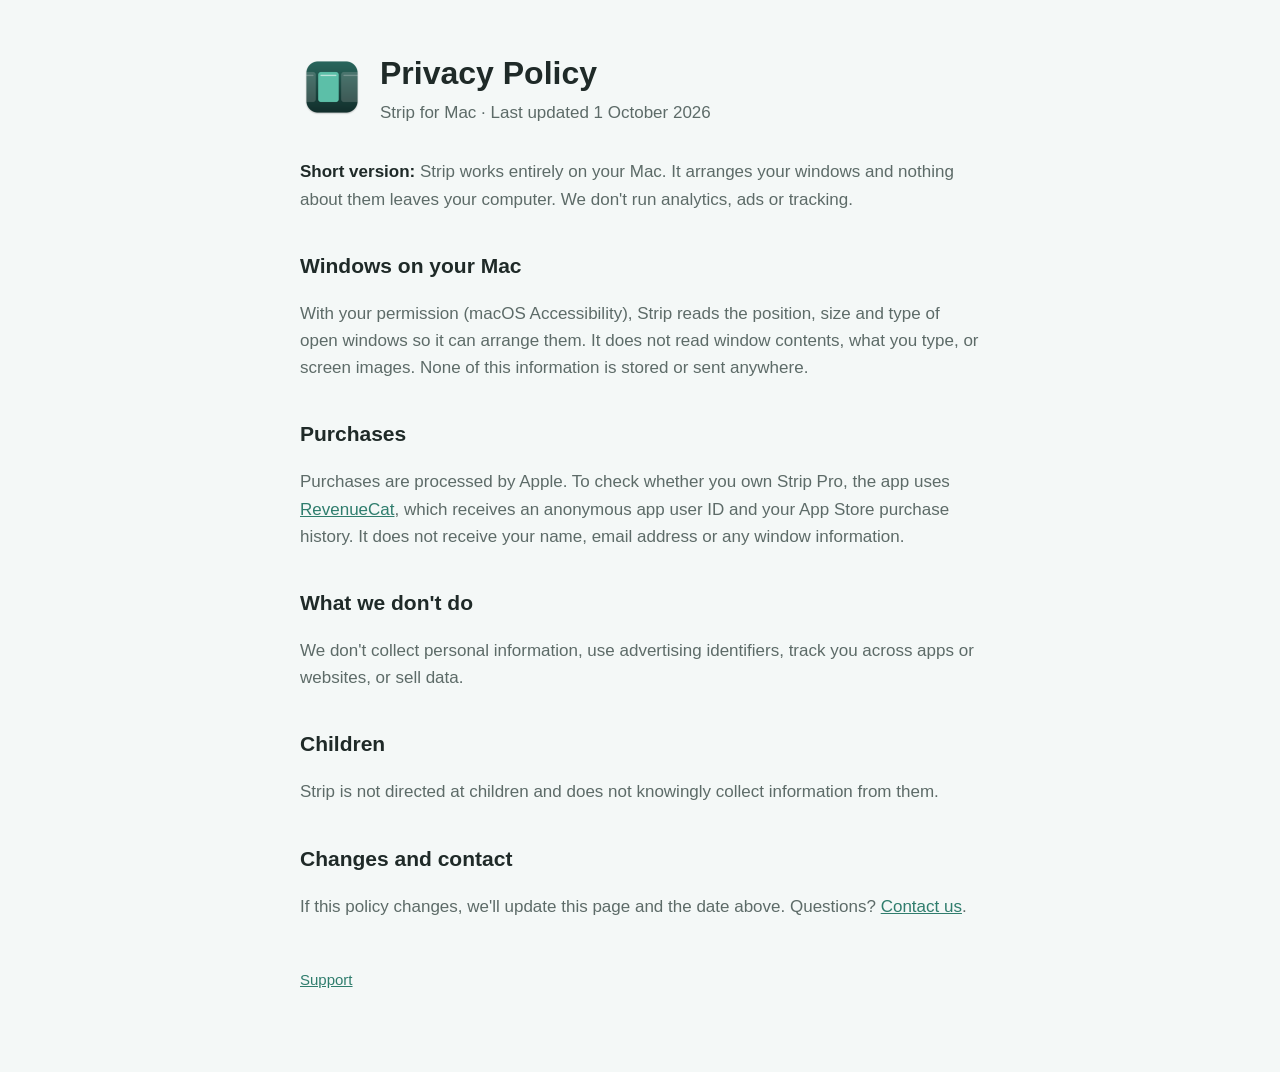
==== privacy.html @ 7bb4cdee "Strip support and privacy pages" ====
<!doctype html><html lang="en"><head><meta charset="utf-8"><meta name="viewport" content="width=device-width,initial-scale=1">
<title>Strip Privacy Policy</title><link rel="stylesheet" href="style.css"></head><body><main>
<header><img src="icon.png" alt=""><div><h1>Privacy Policy</h1><p style="margin:0">Strip for Mac · Last updated 1 October 2026</p></div></header>
<p><strong>Short version:</strong> Strip works entirely on your Mac. It arranges your windows and nothing about them leaves your computer. We don't run analytics, ads or tracking.</p>
<h2>Windows on your Mac</h2>
<p>With your permission (macOS Accessibility), Strip reads the position, size and type of open windows so it can arrange them. It does not read window contents, what you type, or screen images. None of this information is stored or sent anywhere.</p>
<h2>Purchases</h2>
<p>Purchases are processed by Apple. To check whether you own Strip Pro, the app uses <a href="https://www.revenuecat.com/privacy">RevenueCat</a>, which receives an anonymous app user ID and your App Store purchase history. It does not receive your name, email address or any window information.</p>
<h2>What we don't do</h2>
<p>We don't collect personal information, use advertising identifiers, track you across apps or websites, or sell data.</p>
<h2>Children</h2>
<p>Strip is not directed at children and does not knowingly collect information from them.</p>
<h2>Changes and contact</h2>
<p>If this policy changes, we'll update this page and the date above. Questions? <a href="https://github.com/mdalishanali/strip-app/issues/new">Contact us</a>.</p>
<nav><a href="index.html">Support</a></nav>
</main></body></html>
---- style.css ----
:root{--bg:#f4f8f7;--ink:#1f2a28;--muted:#5d6b68;--accent:#2f7d6d;--card:#fff}
@media (prefers-color-scheme:dark){:root{--bg:#141a19;--ink:#e8f0ee;--muted:#9fb0ac;--accent:#5bc0a8;--card:#1d2523}}
*{box-sizing:border-box}body{margin:0;background:var(--bg);color:var(--ink);font:17px/1.6 -apple-system,BlinkMacSystemFont,"Helvetica Neue",sans-serif}
main{max-width:720px;margin:0 auto;padding:48px 20px 80px}header{display:flex;align-items:center;gap:16px;margin-bottom:32px}
header img{width:64px;height:64px}h1{margin:0;font-size:32px}h2{margin-top:36px;font-size:21px}p,li{color:var(--muted)}strong{color:var(--ink)}
a{color:var(--accent)}.card{background:var(--card);border-radius:14px;padding:20px 24px;margin:20px 0}nav{margin-top:48px;font-size:15px}
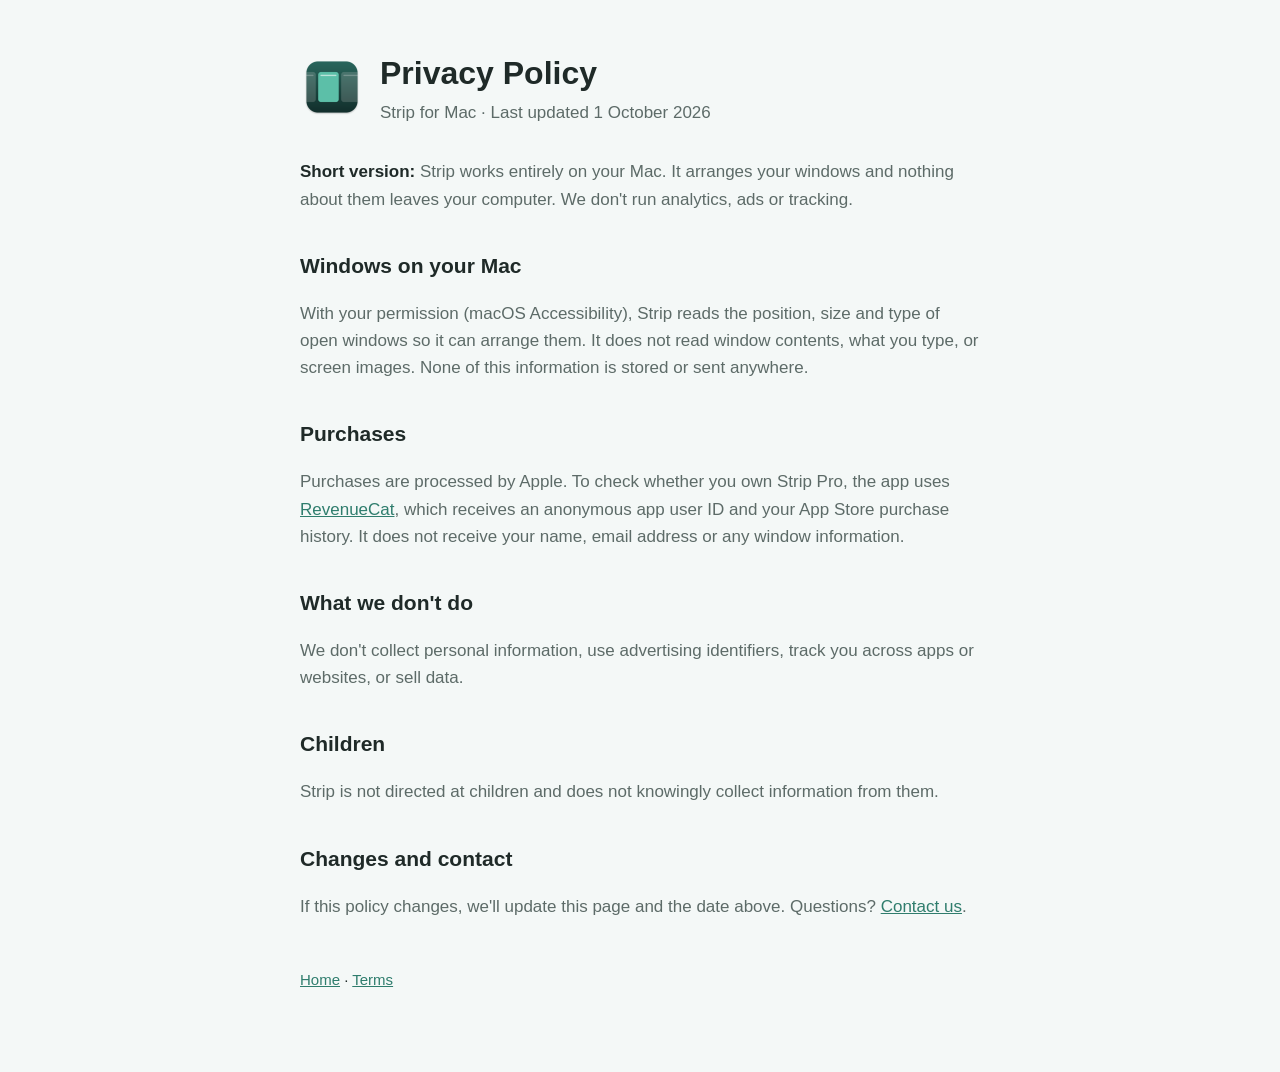
==== commit ee5edbd5: "Download + buy page, terms of sale, Mac App Store FAQ" ====
--- a/privacy.html
+++ b/privacy.html
@@ -12,5 +12,5 @@
 <p>Strip is not directed at children and does not knowingly collect information from them.</p>
 <h2>Changes and contact</h2>
 <p>If this policy changes, we'll update this page and the date above. Questions? <a href="https://github.com/mdalishanali/strip-app/issues/new">Contact us</a>.</p>
-<nav><a href="index.html">Support</a></nav>
+<nav><a href="index.html">Home</a> · <a href="terms.html">Terms</a></nav>
 </main></body></html>
